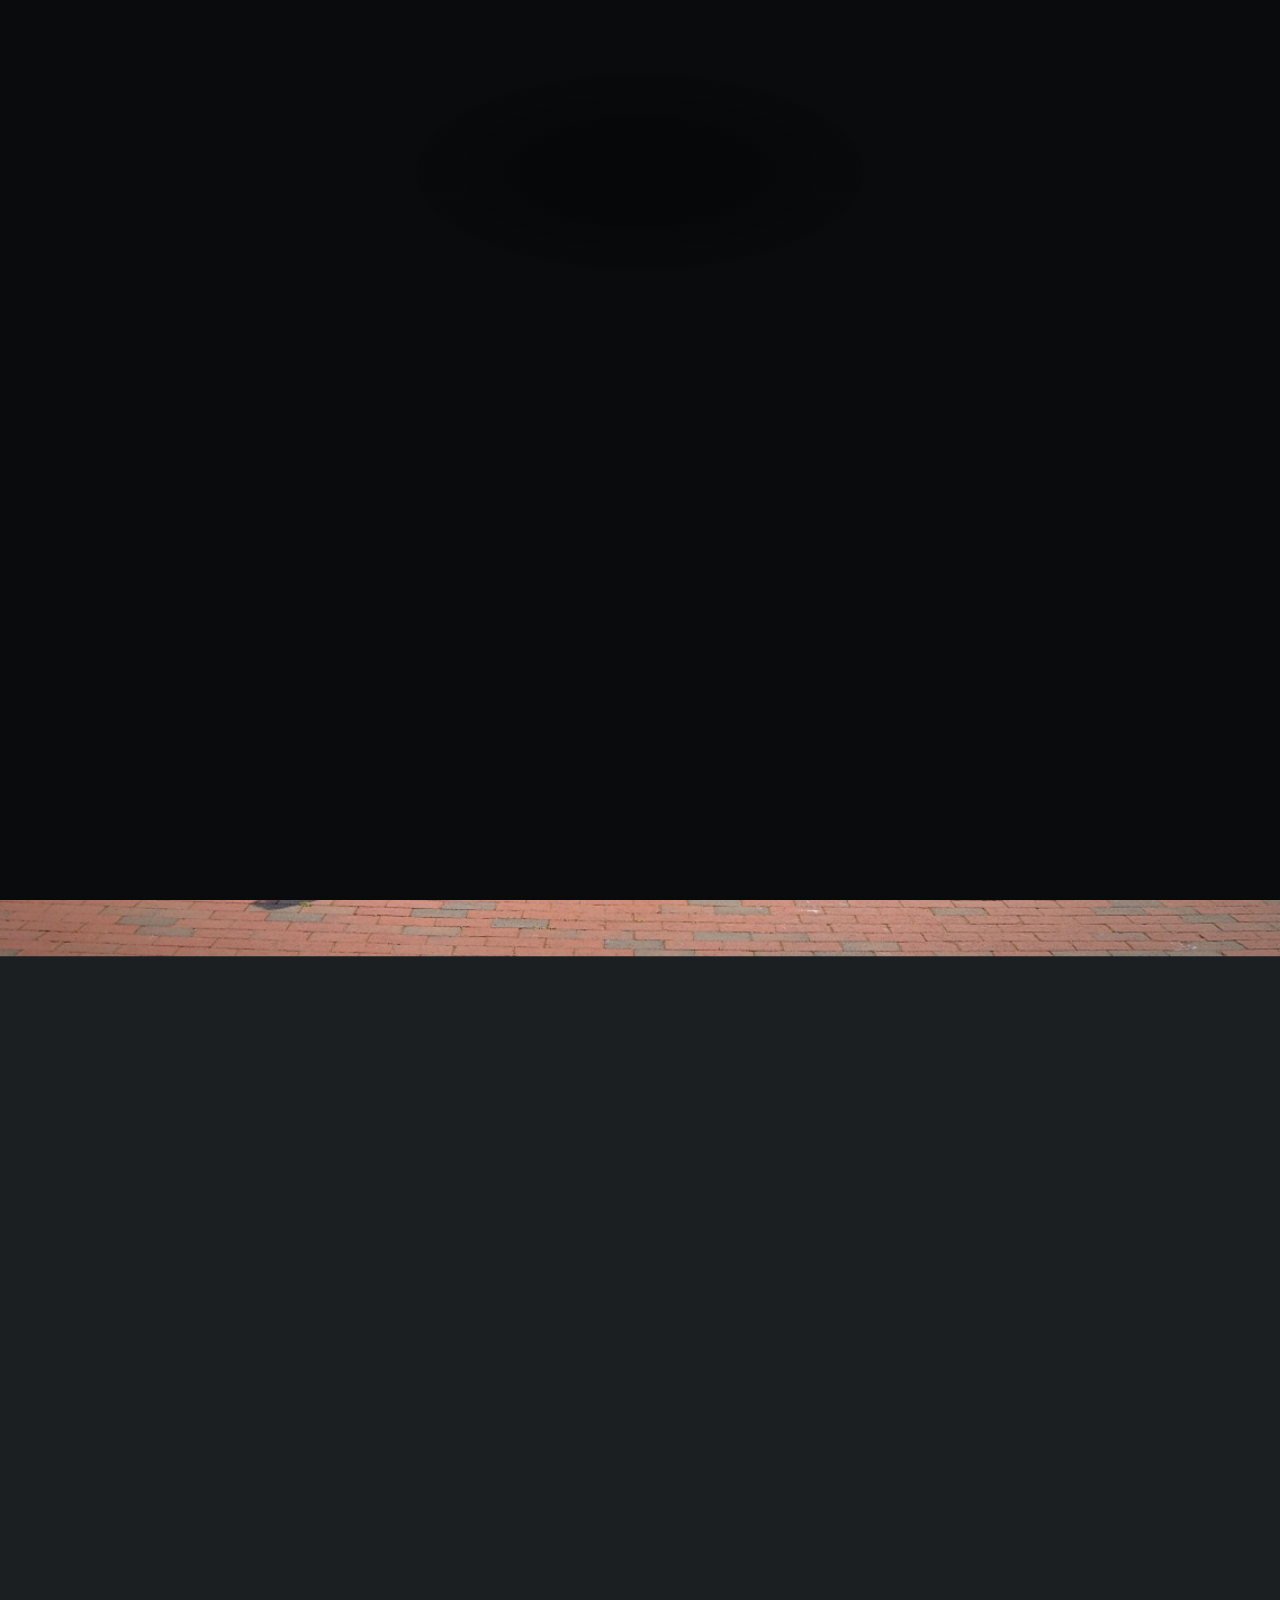
==== index.html @ 13f5ba6a "updates" ====
<!DOCTYPE HTML>
<!--
	Dimension by HTML5 UP
	html5up.net | @ajlkn
	Free for personal and commercial use under the CCA 3.0 license (html5up.net/license)
-->
<html>
	<head>
		<title>Prathamesh's Bio</title>
		<meta charset="utf-8" />
		<meta name="viewport" content="width=device-width, initial-scale=1, user-scalable=no" />
		<link rel="stylesheet" href="assets/css/main.css" />
		<noscript><link rel="stylesheet" href="assets/css/noscript.css" /></noscript>
		<link href="https://fonts.googleapis.com/css2?family=Roboto+Mono:ital@0;1&display=swap" rel="stylesheet">	</head>
	<body class="is-preload">

		<!-- Wrapper -->
			<div id="wrapper">

				<!-- Header -->
					<header id="header">
						<div class="logo">
						 <span class="fa-lg fas fa-terminal"></span>
						</div>
						<div class="content">
							<div class="inner">
								<h1>Prathamesh Pandit</h1>
								<p>Welcome to Prathamesh's Bio</p>
							</div>
						</div>
						<nav>
							<ul>
								<!-- <li><a href="#intro">Intro</a></li> -->
								<!-- <li><a href="#work">Work</a></li> -->
								<li><a href="#about">About Me</a></li>
								<li><a href="#contact">Social</a></li>
								<!-- <li><a href="#elements">Elements</a></li> -->
							</ul>
						</nav>
					</header>

				<!-- Main -->
					<div id="main">

						<!-- Intro -->
							<!-- <article id="intro">
								<h2 class="major">Intro</h2>
								<span class="image main"><img src="images/pic01.jpg" alt="" /></span>
								<p>Aenean ornare velit lacus, ac varius enim ullamcorper eu. Proin aliquam facilisis ante interdum congue. Integer mollis, nisl amet convallis, porttitor magna ullamcorper, amet egestas mauris. Ut magna finibus nisi nec lacinia. Nam maximus erat id euismod egestas. By the way, check out my <a href="#work">awesome work</a>.</p>
								<p>Lorem ipsum dolor sit amet, consectetur adipiscing elit. Duis dapibus rutrum facilisis. Class aptent taciti sociosqu ad litora torquent per conubia nostra, per inceptos himenaeos. Etiam tristique libero eu nibh porttitor fermentum. Nullam venenatis erat id vehicula viverra. Nunc ultrices eros ut ultricies condimentum. Mauris risus lacus, blandit sit amet venenatis non, bibendum vitae dolor. Nunc lorem mauris, fringilla in aliquam at, euismod in lectus. Pellentesque habitant morbi tristique senectus et netus et malesuada fames ac turpis egestas. In non lorem sit amet elit placerat maximus. Pellentesque aliquam maximus risus, vel sed vehicula.</p>
							</article> -->

						<!-- Work -->
							<!-- <article id="work">
								<h2 class="major">Work</h2>
								<span class="image main"><img src="images/pic02.jpg" alt="" /></span>
								<p>Adipiscing magna sed dolor elit. Praesent eleifend dignissim arcu, at eleifend sapien imperdiet ac. Aliquam erat volutpat. Praesent urna nisi, fringila lorem et vehicula lacinia quam. Integer sollicitudin mauris nec lorem luctus ultrices.</p>
								<p>Nullam et orci eu lorem consequat tincidunt vivamus et sagittis libero. Mauris aliquet magna magna sed nunc rhoncus pharetra. Pellentesque condimentum sem. In efficitur ligula tate urna. Maecenas laoreet massa vel lacinia pellentesque lorem ipsum dolor. Nullam et orci eu lorem consequat tincidunt. Vivamus et sagittis libero. Mauris aliquet magna magna sed nunc rhoncus amet feugiat tempus.</p>
							</article> -->

						<!-- About -->
							<article id="about">
								<h2 class="major">About</h2>
								<span class="image main"><img src="images/prat.jpeg" alt="" /></span>
								<p align="justify">Hello there, I am Prathamesh! I am a Masters student studying Computer Science at <a href="https://www.ncsu.edu/">North Carolina State University.</a></br><br>
								My technical interests lie broadly in the areas of Software Engineering, Data Science, Machine Learning and Deep Learning. Recently, I have been exploring Distributed Cloud Development and Infrastructure as well. I like solving challenging problems in software development and am interested in building highly scalable products.</br><br>
								I worked as a Software Engineer Intern for <a href="https://www.salesforce.com/">Salesforce.com, inc.</a> in Summer '20 where I was part a of their Customer Data Platform's Service Delivery team for their <a href="https://www.salesforce.com/products/marketing-cloud/overview/">Marketing Cloud</a> offering.</br><br>
								After graduating in 2017, with a Bachelor's degree in Computer Engineering, I worked as a Software Engineer for <a href="https://atos.net/en/solutions">Atos (Business and Platform Solutions)</a> in their Salesforce Platform Development team for over a year and a half.</br><br>
								You can find a detailed description of my work from <a href="https://www.linkedin.com/in/prathameshpandit/">My LinkedIn</a> or my resume below.<br><br>
								I am from <a href="https://en.wikipedia.org/wiki/Mumbai">Mumbai, India</a>. My interests also include listening to popular (70s - 90s) music, fitness, watching movies (from different countries) and reading <a href="https://en.wikipedia.org/wiki/Manga">Manga</a>.
								<p><a href="/files/Resume_Prath.pdf" class="button icon solid fa-download">Download Resume</a></p>

							</article>

						<!-- Contact -->
							<article id="contact">
								<h2 class="major">Social</h2>
								<!-- <form method="post" action="#">
									<div class="fields">
										<div class="field half">
											<label for="name">Name</label>
											<input type="text" name="name" id="name" />
										</div>
										<div class="field half">
											<label for="email">Email</label>
											<input type="text" name="email" id="email" />
										</div>
										<div class="field">
											<label for="message">Message</label>
											<textarea name="message" id="message" rows="4"></textarea>
										</div>
									</div>
									<ul class="actions">
										<li><input type="submit" value="Send Message" class="primary" /></li>
										<li><input type="reset" value="Reset" /></li>
									</ul>
								</form> -->
								<ul class="icons">
									<!-- <li><a href="#" class="icon brands fa-twitter"><span class="label">Twitter</span></a></li>
									<li><a href="#" class="icon brands fa-facebook-f"><span class="label">Facebook</span></a></li>
									<li><a href="#" class="icon brands fa-instagram"><span class="label">Instagram</span></a></li> -->
									<li><a href="https://www.linkedin.com/in/prathameshpandit/" class="icon brands fa-linkedin-in fa-lg"><span class="label">LinkedIn</span></a></li>
									<li><a href="https://github.com/xprathamesh" class="icon brands fa-github fa-lg"><span class="label">GitHub</span></a></li>
									<li><a href="https://angel.co/u/prath" class="icon brands fa-angellist fa-lg"><span class="label">Angel</span></a></li>
									<li><a href="mailto:pppandi2@ncsu.edu" class="icon brands fa-envelope-square fa-lg"><span class="label">Email</span></a></li>
									
								</ul>
							</article>

						<!-- Elements -->
							<!-- <article id="elements">
								<h2 class="major">Elements</h2>

								<section>
									<h3 class="major">Text</h3>
									<p>This is <b>bold</b> and this is <strong>strong</strong>. This is <i>italic</i> and this is <em>emphasized</em>.
									This is <sup>superscript</sup> text and this is <sub>subscript</sub> text.
									This is <u>underlined</u> and this is code: <code>for (;;) { ... }</code>. Finally, <a href="#">this is a link</a>.</p>
									<hr />
									<h2>Heading Level 2</h2>
									<h3>Heading Level 3</h3>
									<h4>Heading Level 4</h4>
									<h5>Heading Level 5</h5>
									<h6>Heading Level 6</h6>
									<hr />
									<h4>Blockquote</h4>
									<blockquote>Fringilla nisl. Donec accumsan interdum nisi, quis tincidunt felis sagittis eget tempus euismod. Vestibulum ante ipsum primis in faucibus vestibulum. Blandit adipiscing eu felis iaculis volutpat ac adipiscing accumsan faucibus. Vestibulum ante ipsum primis in faucibus lorem ipsum dolor sit amet nullam adipiscing eu felis.</blockquote>
									<h4>Preformatted</h4>
									<pre><code>i = 0;

while (!deck.isInOrder()) {
    print 'Iteration ' + i;
    deck.shuffle();
    i++;
}

print 'It took ' + i + ' iterations to sort the deck.';</code></pre>
								</section>

								<section>
									<h3 class="major">Lists</h3>

									<h4>Unordered</h4>
									<ul>
										<li>Dolor pulvinar etiam.</li>
										<li>Sagittis adipiscing.</li>
										<li>Felis enim feugiat.</li>
									</ul>

									<h4>Alternate</h4>
									<ul class="alt">
										<li>Dolor pulvinar etiam.</li>
										<li>Sagittis adipiscing.</li>
										<li>Felis enim feugiat.</li>
									</ul>

									<h4>Ordered</h4>
									<ol>
										<li>Dolor pulvinar etiam.</li>
										<li>Etiam vel felis viverra.</li>
										<li>Felis enim feugiat.</li>
										<li>Dolor pulvinar etiam.</li>
										<li>Etiam vel felis lorem.</li>
										<li>Felis enim et feugiat.</li>
									</ol>
									<h4>Icons</h4>
									<ul class="icons">
										<li><a href="#" class="icon brands fa-twitter"><span class="label">Twitter</span></a></li>
										<li><a href="#" class="icon brands fa-facebook-f"><span class="label">Facebook</span></a></li>
										<li><a href="#" class="icon brands fa-instagram"><span class="label">Instagram</span></a></li>
										<li><a href="#" class="icon brands fa-github"><span class="label">Github</span></a></li>
									</ul>

									<h4>Actions</h4>
									<ul class="actions">
										<li><a href="#" class="button primary">Default</a></li>
										<li><a href="#" class="button">Default</a></li>
									</ul>
									<ul class="actions stacked">
										<li><a href="#" class="button primary">Default</a></li>
										<li><a href="#" class="button">Default</a></li>
									</ul>
								</section>

								<section>
									<h3 class="major">Table</h3>
									<h4>Default</h4>
									<div class="table-wrapper">
										<table>
											<thead>
												<tr>
													<th>Name</th>
													<th>Description</th>
													<th>Price</th>
												</tr>
											</thead>
											<tbody>
												<tr>
													<td>Item One</td>
													<td>Ante turpis integer aliquet porttitor.</td>
													<td>29.99</td>
												</tr>
												<tr>
													<td>Item Two</td>
													<td>Vis ac commodo adipiscing arcu aliquet.</td>
													<td>19.99</td>
												</tr>
												<tr>
													<td>Item Three</td>
													<td> Morbi faucibus arcu accumsan lorem.</td>
													<td>29.99</td>
												</tr>
												<tr>
													<td>Item Four</td>
													<td>Vitae integer tempus condimentum.</td>
													<td>19.99</td>
												</tr>
												<tr>
													<td>Item Five</td>
													<td>Ante turpis integer aliquet porttitor.</td>
													<td>29.99</td>
												</tr>
											</tbody>
											<tfoot>
												<tr>
													<td colspan="2"></td>
													<td>100.00</td>
												</tr>
											</tfoot>
										</table>
									</div>

									<h4>Alternate</h4>
									<div class="table-wrapper">
										<table class="alt">
											<thead>
												<tr>
													<th>Name</th>
													<th>Description</th>
													<th>Price</th>
												</tr>
											</thead>
											<tbody>
												<tr>
													<td>Item One</td>
													<td>Ante turpis integer aliquet porttitor.</td>
													<td>29.99</td>
												</tr>
												<tr>
													<td>Item Two</td>
													<td>Vis ac commodo adipiscing arcu aliquet.</td>
													<td>19.99</td>
												</tr>
												<tr>
													<td>Item Three</td>
													<td> Morbi faucibus arcu accumsan lorem.</td>
													<td>29.99</td>
												</tr>
												<tr>
													<td>Item Four</td>
													<td>Vitae integer tempus condimentum.</td>
													<td>19.99</td>
												</tr>
												<tr>
													<td>Item Five</td>
													<td>Ante turpis integer aliquet porttitor.</td>
													<td>29.99</td>
												</tr>
											</tbody>
											<tfoot>
												<tr>
													<td colspan="2"></td>
													<td>100.00</td>
												</tr>
											</tfoot>
										</table>
									</div>
								</section>

								<section>
									<h3 class="major">Buttons</h3>
									<ul class="actions">
										<li><a href="#" class="button primary">Primary</a></li>
										<li><a href="#" class="button">Default</a></li>
									</ul>
									<ul class="actions">
										<li><a href="#" class="button">Default</a></li>
										<li><a href="#" class="button small">Small</a></li>
									</ul>
									<ul class="actions">
										<li><a href="#" class="button primary icon solid fa-download">Icon</a></li>
										<li><a href="#" class="button icon solid fa-download">Icon</a></li>
									</ul>
									<ul class="actions">
										<li><span class="button primary disabled">Disabled</span></li>
										<li><span class="button disabled">Disabled</span></li>
									</ul>
								</section>

								<section>
									<h3 class="major">Form</h3>
									<form method="post" action="#">
										<div class="fields">
											<div class="field half">
												<label for="demo-name">Name</label>
												<input type="text" name="demo-name" id="demo-name" value="" placeholder="Jane Doe" />
											</div>
											<div class="field half">
												<label for="demo-email">Email</label>
												<input type="email" name="demo-email" id="demo-email" value="" placeholder="jane@untitled.tld" />
											</div>
											<div class="field">
												<label for="demo-category">Category</label>
												<select name="demo-category" id="demo-category">
													<option value="">-</option>
													<option value="1">Manufacturing</option>
													<option value="1">Shipping</option>
													<option value="1">Administration</option>
													<option value="1">Human Resources</option>
												</select>
											</div>
											<div class="field half">
												<input type="radio" id="demo-priority-low" name="demo-priority" checked>
												<label for="demo-priority-low">Low</label>
											</div>
											<div class="field half">
												<input type="radio" id="demo-priority-high" name="demo-priority">
												<label for="demo-priority-high">High</label>
											</div>
											<div class="field half">
												<input type="checkbox" id="demo-copy" name="demo-copy">
												<label for="demo-copy">Email me a copy</label>
											</div>
											<div class="field half">
												<input type="checkbox" id="demo-human" name="demo-human" checked>
												<label for="demo-human">Not a robot</label>
											</div>
											<div class="field">
												<label for="demo-message">Message</label>
												<textarea name="demo-message" id="demo-message" placeholder="Enter your message" rows="6"></textarea>
											</div>
										</div>
										<ul class="actions">
											<li><input type="submit" value="Send Message" class="primary" /></li>
											<li><input type="reset" value="Reset" /></li>
										</ul>
									</form>
								</section>

							</article> -->
					</div>

				<!-- Footer -->
					<footer id="footer">
						<p class="copyright">&copy; Prathamesh Pandit. Designed: <a href="https://html5up.net">HTML5 UP</a>. Hosted: <a href="https://pages.github.com/">GitHub Pages</a></p>
					</footer>

			</div>

		<!-- BG -->
			<div id="bg"></div>

		<!-- Scripts -->
			<script src="assets/js/jquery.min.js"></script>
			<script src="assets/js/browser.min.js"></script>
			<script src="assets/js/breakpoints.min.js"></script>
			<script src="assets/js/util.js"></script>
			<script src="assets/js/main.js"></script>

	</body>
</html>
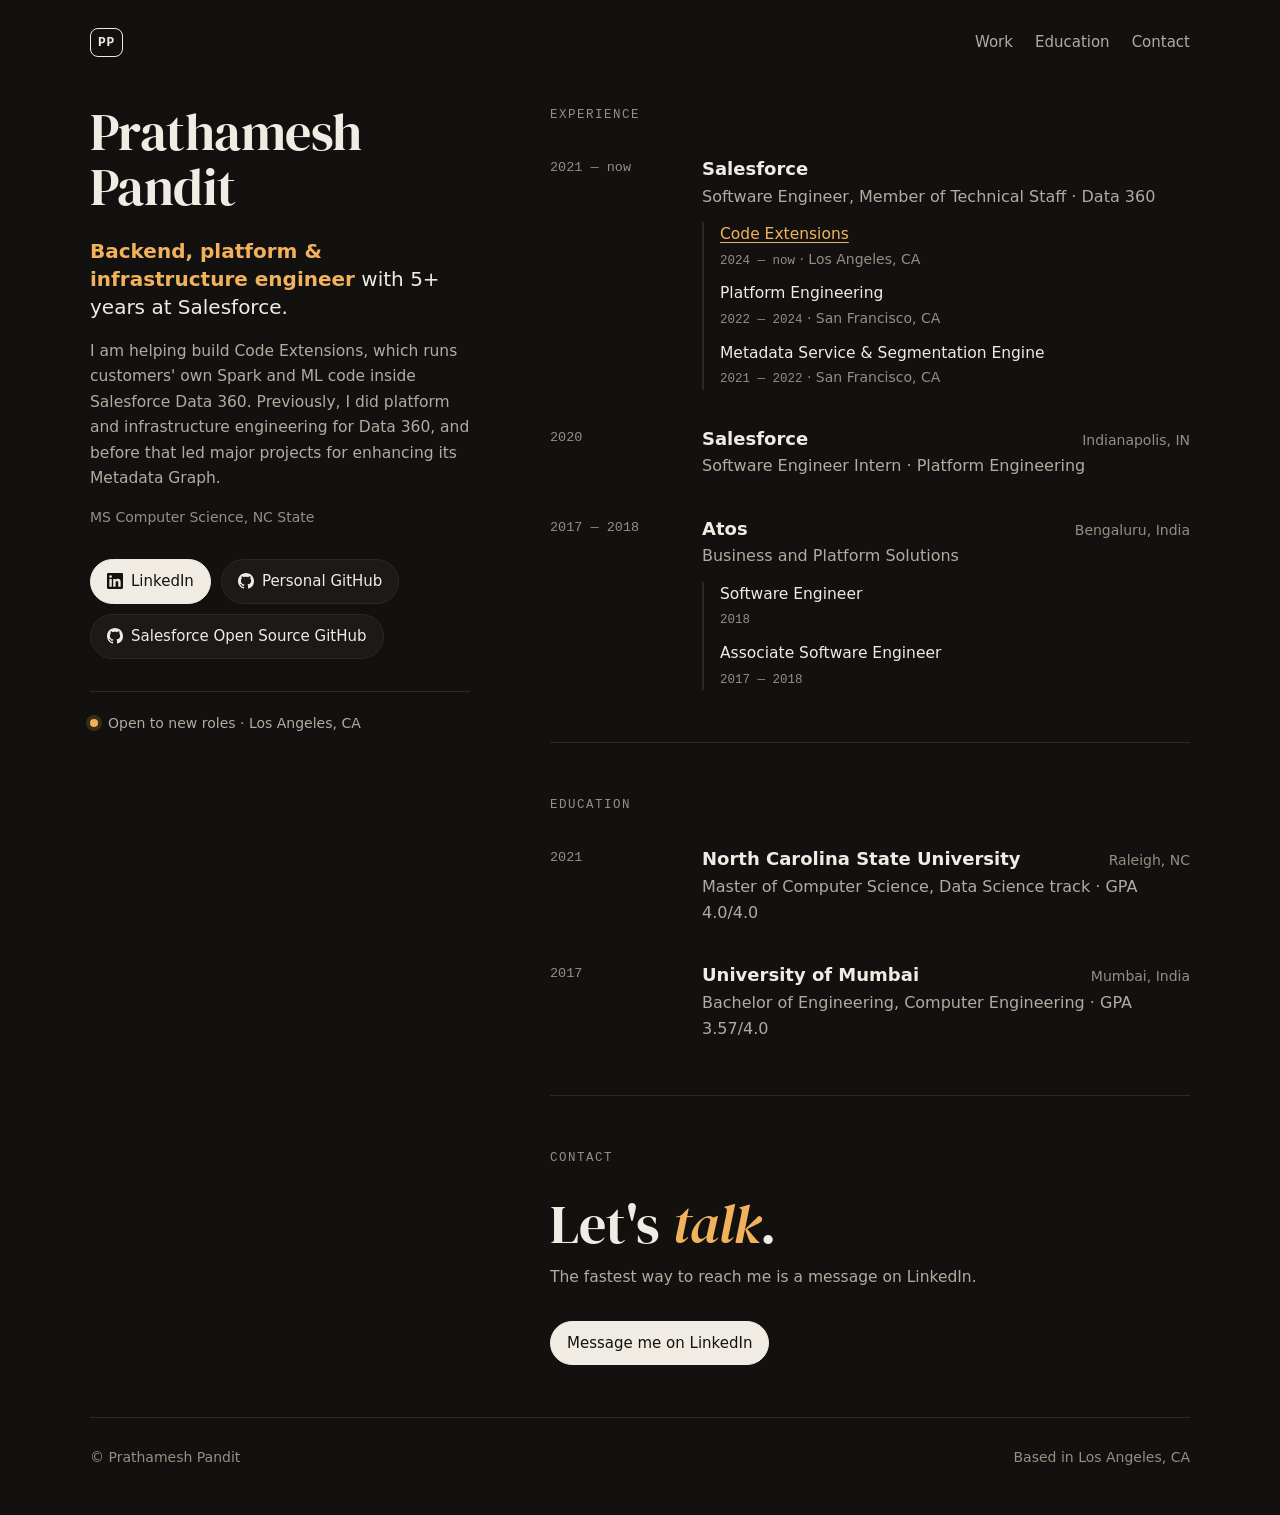
==== commit 46d809f0: "Redesign personal site" ====
--- a/index.html
+++ b/index.html
@@ -1,371 +1,205 @@
-<!DOCTYPE HTML>
-<!--
-	Dimension by HTML5 UP
-	html5up.net | @ajlkn
-	Free for personal and commercial use under the CCA 3.0 license (html5up.net/license)
--->
-<html>
-	<head>
-		<title>Prathamesh's Bio</title>
-		<meta charset="utf-8" />
-		<meta name="viewport" content="width=device-width, initial-scale=1, user-scalable=no" />
-		<link rel="stylesheet" href="assets/css/main.css" />
-		<noscript><link rel="stylesheet" href="assets/css/noscript.css" /></noscript>
-		<link href="https://fonts.googleapis.com/css2?family=Roboto+Mono:ital@0;1&display=swap" rel="stylesheet">	</head>
-	<body class="is-preload">
-
-		<!-- Wrapper -->
-			<div id="wrapper">
-
-				<!-- Header -->
-					<header id="header">
-						<div class="logo">
-						 <span class="fa-lg fas fa-terminal"></span>
-						</div>
-						<div class="content">
-							<div class="inner">
-								<h1>Prathamesh Pandit</h1>
-								<p>Welcome to Prathamesh's Bio</p>
-							</div>
-						</div>
-						<nav>
-							<ul>
-								<!-- <li><a href="#intro">Intro</a></li> -->
-								<!-- <li><a href="#work">Work</a></li> -->
-								<li><a href="#about">About Me</a></li>
-								<li><a href="#contact">Social</a></li>
-								<!-- <li><a href="#elements">Elements</a></li> -->
-							</ul>
-						</nav>
-					</header>
-
-				<!-- Main -->
-					<div id="main">
-
-						<!-- Intro -->
-							<!-- <article id="intro">
-								<h2 class="major">Intro</h2>
-								<span class="image main"><img src="images/pic01.jpg" alt="" /></span>
-								<p>Aenean ornare velit lacus, ac varius enim ullamcorper eu. Proin aliquam facilisis ante interdum congue. Integer mollis, nisl amet convallis, porttitor magna ullamcorper, amet egestas mauris. Ut magna finibus nisi nec lacinia. Nam maximus erat id euismod egestas. By the way, check out my <a href="#work">awesome work</a>.</p>
-								<p>Lorem ipsum dolor sit amet, consectetur adipiscing elit. Duis dapibus rutrum facilisis. Class aptent taciti sociosqu ad litora torquent per conubia nostra, per inceptos himenaeos. Etiam tristique libero eu nibh porttitor fermentum. Nullam venenatis erat id vehicula viverra. Nunc ultrices eros ut ultricies condimentum. Mauris risus lacus, blandit sit amet venenatis non, bibendum vitae dolor. Nunc lorem mauris, fringilla in aliquam at, euismod in lectus. Pellentesque habitant morbi tristique senectus et netus et malesuada fames ac turpis egestas. In non lorem sit amet elit placerat maximus. Pellentesque aliquam maximus risus, vel sed vehicula.</p>
-							</article> -->
-
-						<!-- Work -->
-							<!-- <article id="work">
-								<h2 class="major">Work</h2>
-								<span class="image main"><img src="images/pic02.jpg" alt="" /></span>
-								<p>Adipiscing magna sed dolor elit. Praesent eleifend dignissim arcu, at eleifend sapien imperdiet ac. Aliquam erat volutpat. Praesent urna nisi, fringila lorem et vehicula lacinia quam. Integer sollicitudin mauris nec lorem luctus ultrices.</p>
-								<p>Nullam et orci eu lorem consequat tincidunt vivamus et sagittis libero. Mauris aliquet magna magna sed nunc rhoncus pharetra. Pellentesque condimentum sem. In efficitur ligula tate urna. Maecenas laoreet massa vel lacinia pellentesque lorem ipsum dolor. Nullam et orci eu lorem consequat tincidunt. Vivamus et sagittis libero. Mauris aliquet magna magna sed nunc rhoncus amet feugiat tempus.</p>
-							</article> -->
-
-						<!-- About -->
-							<article id="about">
-								<h2 class="major">About</h2>
-								<span class="image main"><img src="images/prat.jpeg" alt="" /></span>
-								<p align="justify">Hello there, I am Prathamesh! I am a Masters student studying Computer Science at <a href="https://www.ncsu.edu/">North Carolina State University.</a></br><br>
-								My technical interests lie broadly in the areas of Software Engineering, Data Science, Machine Learning and Deep Learning. Recently, I have been exploring Distributed Cloud Development and Infrastructure as well. I like solving challenging problems in software development and am interested in building highly scalable products.</br><br>
-								I worked as a Software Engineer Intern for <a href="https://www.salesforce.com/">Salesforce.com, inc.</a> in Summer '20 where I was part a of their Customer Data Platform's Service Delivery team for their <a href="https://www.salesforce.com/products/marketing-cloud/overview/">Marketing Cloud</a> offering.</br><br>
-								After graduating in 2017, with a Bachelor's degree in Computer Engineering, I worked as a Software Engineer for <a href="https://atos.net/en/solutions">Atos (Business and Platform Solutions)</a> in their Salesforce Platform Development team for over a year and a half.</br><br>
-								You can find a detailed description of my work from <a href="https://www.linkedin.com/in/prathameshpandit/">My LinkedIn</a> or my resume below.<br><br>
-								I am from <a href="https://en.wikipedia.org/wiki/Mumbai">Mumbai, India</a>. My interests also include listening to popular (70s - 90s) music, fitness, watching movies (from different countries) and reading <a href="https://en.wikipedia.org/wiki/Manga">Manga</a>.
-								<p><a href="/files/Resume_Prath.pdf" class="button icon solid fa-download">Download Resume</a></p>
-
-							</article>
-
-						<!-- Contact -->
-							<article id="contact">
-								<h2 class="major">Social</h2>
-								<!-- <form method="post" action="#">
-									<div class="fields">
-										<div class="field half">
-											<label for="name">Name</label>
-											<input type="text" name="name" id="name" />
-										</div>
-										<div class="field half">
-											<label for="email">Email</label>
-											<input type="text" name="email" id="email" />
-										</div>
-										<div class="field">
-											<label for="message">Message</label>
-											<textarea name="message" id="message" rows="4"></textarea>
-										</div>
-									</div>
-									<ul class="actions">
-										<li><input type="submit" value="Send Message" class="primary" /></li>
-										<li><input type="reset" value="Reset" /></li>
-									</ul>
-								</form> -->
-								<ul class="icons">
-									<!-- <li><a href="#" class="icon brands fa-twitter"><span class="label">Twitter</span></a></li>
-									<li><a href="#" class="icon brands fa-facebook-f"><span class="label">Facebook</span></a></li>
-									<li><a href="#" class="icon brands fa-instagram"><span class="label">Instagram</span></a></li> -->
-									<li><a href="https://www.linkedin.com/in/prathameshpandit/" class="icon brands fa-linkedin-in fa-lg"><span class="label">LinkedIn</span></a></li>
-									<li><a href="https://github.com/xprathamesh" class="icon brands fa-github fa-lg"><span class="label">GitHub</span></a></li>
-									<li><a href="https://angel.co/u/prath" class="icon brands fa-angellist fa-lg"><span class="label">Angel</span></a></li>
-									<li><a href="mailto:pppandi2@ncsu.edu" class="icon brands fa-envelope-square fa-lg"><span class="label">Email</span></a></li>
-									
-								</ul>
-							</article>
-
-						<!-- Elements -->
-							<!-- <article id="elements">
-								<h2 class="major">Elements</h2>
-
-								<section>
-									<h3 class="major">Text</h3>
-									<p>This is <b>bold</b> and this is <strong>strong</strong>. This is <i>italic</i> and this is <em>emphasized</em>.
-									This is <sup>superscript</sup> text and this is <sub>subscript</sub> text.
-									This is <u>underlined</u> and this is code: <code>for (;;) { ... }</code>. Finally, <a href="#">this is a link</a>.</p>
-									<hr />
-									<h2>Heading Level 2</h2>
-									<h3>Heading Level 3</h3>
-									<h4>Heading Level 4</h4>
-									<h5>Heading Level 5</h5>
-									<h6>Heading Level 6</h6>
-									<hr />
-									<h4>Blockquote</h4>
-									<blockquote>Fringilla nisl. Donec accumsan interdum nisi, quis tincidunt felis sagittis eget tempus euismod. Vestibulum ante ipsum primis in faucibus vestibulum. Blandit adipiscing eu felis iaculis volutpat ac adipiscing accumsan faucibus. Vestibulum ante ipsum primis in faucibus lorem ipsum dolor sit amet nullam adipiscing eu felis.</blockquote>
-									<h4>Preformatted</h4>
-									<pre><code>i = 0;
-
-while (!deck.isInOrder()) {
-    print 'Iteration ' + i;
-    deck.shuffle();
-    i++;
-}
-
-print 'It took ' + i + ' iterations to sort the deck.';</code></pre>
-								</section>
-
-								<section>
-									<h3 class="major">Lists</h3>
-
-									<h4>Unordered</h4>
-									<ul>
-										<li>Dolor pulvinar etiam.</li>
-										<li>Sagittis adipiscing.</li>
-										<li>Felis enim feugiat.</li>
-									</ul>
-
-									<h4>Alternate</h4>
-									<ul class="alt">
-										<li>Dolor pulvinar etiam.</li>
-										<li>Sagittis adipiscing.</li>
-										<li>Felis enim feugiat.</li>
-									</ul>
-
-									<h4>Ordered</h4>
-									<ol>
-										<li>Dolor pulvinar etiam.</li>
-										<li>Etiam vel felis viverra.</li>
-										<li>Felis enim feugiat.</li>
-										<li>Dolor pulvinar etiam.</li>
-										<li>Etiam vel felis lorem.</li>
-										<li>Felis enim et feugiat.</li>
-									</ol>
-									<h4>Icons</h4>
-									<ul class="icons">
-										<li><a href="#" class="icon brands fa-twitter"><span class="label">Twitter</span></a></li>
-										<li><a href="#" class="icon brands fa-facebook-f"><span class="label">Facebook</span></a></li>
-										<li><a href="#" class="icon brands fa-instagram"><span class="label">Instagram</span></a></li>
-										<li><a href="#" class="icon brands fa-github"><span class="label">Github</span></a></li>
-									</ul>
-
-									<h4>Actions</h4>
-									<ul class="actions">
-										<li><a href="#" class="button primary">Default</a></li>
-										<li><a href="#" class="button">Default</a></li>
-									</ul>
-									<ul class="actions stacked">
-										<li><a href="#" class="button primary">Default</a></li>
-										<li><a href="#" class="button">Default</a></li>
-									</ul>
-								</section>
-
-								<section>
-									<h3 class="major">Table</h3>
-									<h4>Default</h4>
-									<div class="table-wrapper">
-										<table>
-											<thead>
-												<tr>
-													<th>Name</th>
-													<th>Description</th>
-													<th>Price</th>
-												</tr>
-											</thead>
-											<tbody>
-												<tr>
-													<td>Item One</td>
-													<td>Ante turpis integer aliquet porttitor.</td>
-													<td>29.99</td>
-												</tr>
-												<tr>
-													<td>Item Two</td>
-													<td>Vis ac commodo adipiscing arcu aliquet.</td>
-													<td>19.99</td>
-												</tr>
-												<tr>
-													<td>Item Three</td>
-													<td> Morbi faucibus arcu accumsan lorem.</td>
-													<td>29.99</td>
-												</tr>
-												<tr>
-													<td>Item Four</td>
-													<td>Vitae integer tempus condimentum.</td>
-													<td>19.99</td>
-												</tr>
-												<tr>
-													<td>Item Five</td>
-													<td>Ante turpis integer aliquet porttitor.</td>
-													<td>29.99</td>
-												</tr>
-											</tbody>
-											<tfoot>
-												<tr>
-													<td colspan="2"></td>
-													<td>100.00</td>
-												</tr>
-											</tfoot>
-										</table>
-									</div>
-
-									<h4>Alternate</h4>
-									<div class="table-wrapper">
-										<table class="alt">
-											<thead>
-												<tr>
-													<th>Name</th>
-													<th>Description</th>
-													<th>Price</th>
-												</tr>
-											</thead>
-											<tbody>
-												<tr>
-													<td>Item One</td>
-													<td>Ante turpis integer aliquet porttitor.</td>
-													<td>29.99</td>
-												</tr>
-												<tr>
-													<td>Item Two</td>
-													<td>Vis ac commodo adipiscing arcu aliquet.</td>
-													<td>19.99</td>
-												</tr>
-												<tr>
-													<td>Item Three</td>
-													<td> Morbi faucibus arcu accumsan lorem.</td>
-													<td>29.99</td>
-												</tr>
-												<tr>
-													<td>Item Four</td>
-													<td>Vitae integer tempus condimentum.</td>
-													<td>19.99</td>
-												</tr>
-												<tr>
-													<td>Item Five</td>
-													<td>Ante turpis integer aliquet porttitor.</td>
-													<td>29.99</td>
-												</tr>
-											</tbody>
-											<tfoot>
-												<tr>
-													<td colspan="2"></td>
-													<td>100.00</td>
-												</tr>
-											</tfoot>
-										</table>
-									</div>
-								</section>
-
-								<section>
-									<h3 class="major">Buttons</h3>
-									<ul class="actions">
-										<li><a href="#" class="button primary">Primary</a></li>
-										<li><a href="#" class="button">Default</a></li>
-									</ul>
-									<ul class="actions">
-										<li><a href="#" class="button">Default</a></li>
-										<li><a href="#" class="button small">Small</a></li>
-									</ul>
-									<ul class="actions">
-										<li><a href="#" class="button primary icon solid fa-download">Icon</a></li>
-										<li><a href="#" class="button icon solid fa-download">Icon</a></li>
-									</ul>
-									<ul class="actions">
-										<li><span class="button primary disabled">Disabled</span></li>
-										<li><span class="button disabled">Disabled</span></li>
-									</ul>
-								</section>
-
-								<section>
-									<h3 class="major">Form</h3>
-									<form method="post" action="#">
-										<div class="fields">
-											<div class="field half">
-												<label for="demo-name">Name</label>
-												<input type="text" name="demo-name" id="demo-name" value="" placeholder="Jane Doe" />
-											</div>
-											<div class="field half">
-												<label for="demo-email">Email</label>
-												<input type="email" name="demo-email" id="demo-email" value="" placeholder="jane@untitled.tld" />
-											</div>
-											<div class="field">
-												<label for="demo-category">Category</label>
-												<select name="demo-category" id="demo-category">
-													<option value="">-</option>
-													<option value="1">Manufacturing</option>
-													<option value="1">Shipping</option>
-													<option value="1">Administration</option>
-													<option value="1">Human Resources</option>
-												</select>
-											</div>
-											<div class="field half">
-												<input type="radio" id="demo-priority-low" name="demo-priority" checked>
-												<label for="demo-priority-low">Low</label>
-											</div>
-											<div class="field half">
-												<input type="radio" id="demo-priority-high" name="demo-priority">
-												<label for="demo-priority-high">High</label>
-											</div>
-											<div class="field half">
-												<input type="checkbox" id="demo-copy" name="demo-copy">
-												<label for="demo-copy">Email me a copy</label>
-											</div>
-											<div class="field half">
-												<input type="checkbox" id="demo-human" name="demo-human" checked>
-												<label for="demo-human">Not a robot</label>
-											</div>
-											<div class="field">
-												<label for="demo-message">Message</label>
-												<textarea name="demo-message" id="demo-message" placeholder="Enter your message" rows="6"></textarea>
-											</div>
-										</div>
-										<ul class="actions">
-											<li><input type="submit" value="Send Message" class="primary" /></li>
-											<li><input type="reset" value="Reset" /></li>
-										</ul>
-									</form>
-								</section>
-
-							</article> -->
-					</div>
-
-				<!-- Footer -->
-					<footer id="footer">
-						<p class="copyright">&copy; Prathamesh Pandit. Designed: <a href="https://html5up.net">HTML5 UP</a>. Hosted: <a href="https://pages.github.com/">GitHub Pages</a></p>
-					</footer>
-
-			</div>
-
-		<!-- BG -->
-			<div id="bg"></div>
-
-		<!-- Scripts -->
-			<script src="assets/js/jquery.min.js"></script>
-			<script src="assets/js/browser.min.js"></script>
-			<script src="assets/js/breakpoints.min.js"></script>
-			<script src="assets/js/util.js"></script>
-			<script src="assets/js/main.js"></script>
-
-	</body>
+<!doctype html>
+<html lang="en">
+<head>
+  <meta charset="utf-8">
+  <meta name="viewport" content="width=device-width, initial-scale=1">
+  <title>Prathamesh Pandit — Backend, Platform &amp; Infrastructure Engineer</title>
+  <meta name="description" content="Prathamesh Pandit is a backend, platform and infrastructure engineer with 5+ years at Salesforce: Kubernetes, AWS, Istio, Spark and Java.">
+  <link rel="canonical" href="https://xprathamesh.github.io/">
+
+  <meta property="og:type" content="profile">
+  <meta property="og:url" content="https://xprathamesh.github.io/">
+  <meta property="og:title" content="Prathamesh Pandit — Backend, Platform &amp; Infrastructure Engineer">
+  <meta property="og:description" content="Backend, platform and infrastructure engineer with 5+ years at Salesforce: Kubernetes, AWS, Istio, Spark and Java.">
+  <meta name="twitter:card" content="summary">
+
+  <meta name="theme-color" content="#121110">
+  <link rel="icon" href="favicon.svg" type="image/svg+xml">
+  <link rel="preconnect" href="https://fonts.googleapis.com">
+  <link rel="preconnect" href="https://fonts.gstatic.com" crossorigin>
+  <link rel="stylesheet" href="https://fonts.googleapis.com/css2?family=DM+Serif+Display:ital@0;1&display=swap">
+  <link rel="stylesheet" href="style.css">
+
+  <script type="application/ld+json">
+  {
+    "@context": "https://schema.org",
+    "@type": "Person",
+    "name": "Prathamesh Pandit",
+    "url": "https://xprathamesh.github.io/",
+    "sameAs": [
+      "https://www.linkedin.com/in/prathameshpandit/",
+      "https://github.com/xprathamesh"
+    ]
+  }
+  </script>
+</head>
+<body>
+  <a class="skip" href="#work">Skip to content</a>
+
+  <div class="wrap">
+
+    <header class="site-header">
+      <a class="mark" href="#top" aria-label="Home">PP</a>
+      <nav aria-label="Sections">
+        <a href="#work">Work</a>
+        <a href="#education">Education</a>
+        <!-- Uncomment when the "Beyond work" section below is enabled -->
+        <!-- <a href="#beyond">Beyond work</a> -->
+        <a href="#contact">Contact</a>
+      </nav>
+    </header>
+
+    <main id="top">
+
+      <!-- ================= HERO ================= -->
+      <div class="hero">
+        <!-- Photo: add images/avatar.jpg (square, ~480px) and uncomment -->
+        <!-- <img class="avatar" src="images/avatar.jpg" alt="Prathamesh Pandit" width="88" height="88"> -->
+
+        <h1>Prathamesh Pandit</h1>
+        <p class="tagline">
+          <strong>Backend, platform &amp; infrastructure engineer</strong> with 5+ years at Salesforce.
+        </p>
+        <p class="lead">
+          I am helping build Code Extensions, which runs customers' own Spark and ML code inside Salesforce Data 360.
+          Previously, I did platform and infrastructure engineering for Data 360, and before that led major projects for enhancing its Metadata Graph.
+        </p>
+        <p class="cred">MS Computer Science, NC State</p>
+
+        <div class="links">
+          <a class="btn primary" href="https://www.linkedin.com/in/prathameshpandit/" rel="me">
+            <svg viewBox="0 0 24 24" fill="currentColor" aria-hidden="true"><path d="M20.45 20.45h-3.56v-5.57c0-1.33-.02-3.04-1.85-3.04-1.85 0-2.14 1.45-2.14 2.94v5.67H9.35V9h3.41v1.56h.05c.48-.9 1.64-1.85 3.37-1.85 3.6 0 4.27 2.37 4.27 5.46v6.28zM5.34 7.43a2.06 2.06 0 1 1 0-4.13 2.06 2.06 0 0 1 0 4.13zM7.12 20.45H3.56V9h3.56v11.45zM22.23 0H1.77C.79 0 0 .77 0 1.73v20.54C0 23.23.79 24 1.77 24h20.45c.98 0 1.78-.77 1.78-1.73V1.73C24 .77 23.2 0 22.22 0z"/></svg>
+            LinkedIn
+          </a>
+          <a class="btn" href="https://github.com/xprathamesh" rel="me">
+            <svg viewBox="0 0 16 16" fill="currentColor" aria-hidden="true"><path d="M8 0C3.58 0 0 3.58 0 8c0 3.54 2.29 6.53 5.47 7.59.4.07.55-.17.55-.38 0-.19-.01-.82-.01-1.49-2.01.37-2.53-.49-2.69-.94-.09-.23-.48-.94-.82-1.13-.28-.15-.68-.52-.01-.53.63-.01 1.08.58 1.23.82.72 1.21 1.87.87 2.33.66.07-.52.28-.87.51-1.07-1.78-.2-3.64-.89-3.64-3.95 0-.87.31-1.59.82-2.15-.08-.2-.36-1.02.08-2.12 0 0 .67-.21 2.2.82.64-.18 1.32-.27 2-.27.68 0 1.36.09 2 .27 1.53-1.04 2.2-.82 2.2-.82.44 1.1.16 1.92.08 2.12.51.56.82 1.27.82 2.15 0 3.07-1.87 3.75-3.65 3.95.29.25.54.73.54 1.48 0 1.07-.01 1.93-.01 2.2 0 .21.15.46.55.38A8.01 8.01 0 0 0 16 8c0-4.42-3.58-8-8-8z"/></svg>
+            Personal GitHub
+          </a>
+          <a class="btn" href="https://github.com/ppandit-sfdc">
+            <svg viewBox="0 0 16 16" fill="currentColor" aria-hidden="true"><path d="M8 0C3.58 0 0 3.58 0 8c0 3.54 2.29 6.53 5.47 7.59.4.07.55-.17.55-.38 0-.19-.01-.82-.01-1.49-2.01.37-2.53-.49-2.69-.94-.09-.23-.48-.94-.82-1.13-.28-.15-.68-.52-.01-.53.63-.01 1.08.58 1.23.82.72 1.21 1.87.87 2.33.66.07-.52.28-.87.51-1.07-1.78-.2-3.64-.89-3.64-3.95 0-.87.31-1.59.82-2.15-.08-.2-.36-1.02.08-2.12 0 0 .67-.21 2.2.82.64-.18 1.32-.27 2-.27.68 0 1.36.09 2 .27 1.53-1.04 2.2-.82 2.2-.82.44 1.1.16 1.92.08 2.12.51.56.82 1.27.82 2.15 0 3.07-1.87 3.75-3.65 3.95.29.25.54.73.54 1.48 0 1.07-.01 1.93-.01 2.2 0 .21.15.46.55.38A8.01 8.01 0 0 0 16 8c0-4.42-3.58-8-8-8z"/></svg>
+            Salesforce Open Source GitHub
+          </a>
+          <!-- Resume: add resume.pdf to the repo root and uncomment -->
+          <!-- <a class="btn" href="resume.pdf">Resume</a> -->
+        </div>
+
+        <!-- Status line: edit the text, or delete the line to hide it -->
+        <p class="status">Open to new roles · Los Angeles, CA</p>
+      </div>
+
+      <!-- ================= EXPERIENCE ================= -->
+      <section id="work" aria-labelledby="h-work">
+        <h2 class="label" id="h-work">Experience</h2>
+
+        <div class="item">
+          <div class="when">2021 — now</div>
+          <div>
+            <div class="head"><h3>Salesforce</h3></div>
+            <p class="role">Software Engineer, Member of Technical Staff · Data 360</p>
+            <ul class="teams">
+              <li>
+                <span><a href="https://developer.salesforce.com/docs/data/data-cloud-code-ext/guide/use-custom-code.html">Code Extensions</a></span>
+                <span class="meta"><span class="yrs">2024 — now</span> · Los Angeles, CA</span>
+              </li>
+              <li>
+                <span>Platform Engineering</span>
+                <span class="meta"><span class="yrs">2022 — 2024</span> · San Francisco, CA</span>
+              </li>
+              <li>
+                <span>Metadata Service &amp; Segmentation Engine</span>
+                <span class="meta"><span class="yrs">2021 — 2022</span> · San Francisco, CA</span>
+              </li>
+            </ul>
+          </div>
+        </div>
+
+        <div class="item">
+          <div class="when">2020</div>
+          <div>
+            <div class="head"><h3>Salesforce</h3><span class="loc">Indianapolis, IN</span></div>
+            <p class="role">Software Engineer Intern · Platform Engineering</p>
+          </div>
+        </div>
+
+        <div class="item">
+          <div class="when">2017 — 2018</div>
+          <div>
+            <div class="head"><h3>Atos</h3><span class="loc">Bengaluru, India</span></div>
+            <p class="role">Business and Platform Solutions</p>
+            <ul class="teams">
+              <li>
+                <span>Software Engineer</span>
+                <span class="meta"><span class="yrs">2018</span></span>
+              </li>
+              <li>
+                <span>Associate Software Engineer</span>
+                <span class="meta"><span class="yrs">2017 — 2018</span></span>
+              </li>
+            </ul>
+          </div>
+        </div>
+      </section>
+
+      <!-- ================= EDUCATION ================= -->
+      <section id="education" aria-labelledby="h-edu">
+        <h2 class="label" id="h-edu">Education</h2>
+
+        <div class="item">
+          <div class="when">2021</div>
+          <div>
+            <div class="head"><h3>North Carolina State University</h3><span class="loc">Raleigh, NC</span></div>
+            <p class="role">Master of Computer Science, Data Science track · GPA 4.0/4.0</p>
+          </div>
+        </div>
+
+        <div class="item">
+          <div class="when">2017</div>
+          <div>
+            <div class="head"><h3>University of Mumbai</h3><span class="loc">Mumbai, India</span></div>
+            <p class="role">Bachelor of Engineering, Computer Engineering · GPA 3.57/4.0</p>
+          </div>
+        </div>
+      </section>
+
+      <!-- ================= BEYOND WORK (hidden for now) =================
+           To enable: uncomment this section and the matching nav link above.
+           Each card can link to a section on this page or to its own page
+           (e.g. investing/index.html). See README.md.
+
+      <section id="beyond" aria-labelledby="h-beyond">
+        <h2 class="label" id="h-beyond">Beyond work</h2>
+        <div class="cards">
+          <a class="card" href="investing/">
+            <span class="kicker">Investing</span>
+            <h3>Title</h3>
+            <p>One or two sentences.</p>
+          </a>
+          <a class="card" href="#">
+            <span class="kicker">Topic</span>
+            <h3>Title</h3>
+            <p>One or two sentences.</p>
+          </a>
+        </div>
+      </section>
+      ================================================================== -->
+
+      <!-- ================= CONTACT ================= -->
+      <section id="contact" aria-labelledby="h-contact">
+        <h2 class="label" id="h-contact">Contact</h2>
+        <p class="big">Let's <em>talk</em>.</p>
+        <p class="lead">The fastest way to reach me is a message on LinkedIn.</p>
+        <div class="links">
+          <a class="btn primary" href="https://www.linkedin.com/in/prathameshpandit/">Message me on LinkedIn</a>
+        </div>
+      </section>
+
+    </main>
+
+    <footer class="site-footer">
+      <span>© Prathamesh Pandit</span>
+      <span>Based in Los Angeles, CA</span>
+    </footer>
+
+  </div>
+</body>
 </html>
--- a/style.css
+++ b/style.css
@@ -0,0 +1,319 @@
+/* ==========================================================================
+   xprathamesh.github.io — one stylesheet, no build step.
+   Dark theme. All colors are the tokens below; change them to re-theme.
+   ========================================================================== */
+
+:root {
+  --bg: #121110;
+  --surface: #1b1a17;
+  --ink: #f0ebe3;
+  --muted: #b3ab9f;
+  --faint: #968e82;
+  --line: #2c2925;
+  --accent: #f2b25c;
+  --accent-soft: #3a2b16;
+
+  --serif: "DM Serif Display", Georgia, "Times New Roman", serif;
+  --sans: system-ui, -apple-system, "Segoe UI", Roboto, "Helvetica Neue", Arial, sans-serif;
+  --mono: ui-monospace, "SF Mono", "Cascadia Mono", Menlo, Consolas, monospace;
+
+  --radius: 14px;
+  color-scheme: dark;
+}
+
+/* ---------- Base ---------- */
+
+*, *::before, *::after { box-sizing: border-box; }
+
+@media (prefers-reduced-motion: no-preference) {
+  html { scroll-behavior: smooth; }
+}
+
+body {
+  margin: 0;
+  background: var(--bg);
+  color: var(--ink);
+  font: 17px/1.65 var(--sans);
+  -webkit-font-smoothing: antialiased;
+  text-rendering: optimizeLegibility;
+}
+
+a { color: var(--accent); text-underline-offset: 3px; text-decoration-thickness: 1px; }
+a:hover { text-decoration-thickness: 2px; }
+a:focus-visible, .btn:focus-visible {
+  outline: 2px solid var(--accent);
+  outline-offset: 3px;
+  border-radius: 6px;
+}
+
+img { max-width: 100%; display: block; }
+
+.wrap {
+  max-width: 720px;
+  margin: 0 auto;
+  padding: 0 20px;
+}
+
+.skip {
+  position: absolute;
+  left: -999px;
+}
+.skip:focus { left: 20px; top: 12px; background: var(--surface); padding: 8px 12px; }
+
+/* ---------- Header ---------- */
+
+.site-header {
+  display: flex;
+  align-items: center;
+  justify-content: space-between;
+  padding: 28px 0;
+}
+
+.mark {
+  font-family: var(--mono);
+  font-weight: 600;
+  font-size: 13px;
+  letter-spacing: 0.06em;
+  color: var(--ink);
+  text-decoration: none;
+  border: 1.5px solid var(--ink);
+  border-radius: 8px;
+  padding: 3px 7px;
+}
+
+.site-header nav { display: flex; gap: 22px; }
+.site-header nav a {
+  color: var(--muted);
+  text-decoration: none;
+  font-size: 15px;
+}
+.site-header nav a:hover { color: var(--ink); }
+
+/* ---------- Hero ---------- */
+
+.hero { padding: 48px 0 56px; }
+
+.avatar {
+  width: 88px;
+  height: 88px;
+  border-radius: 50%;
+  object-fit: cover;
+  border: 1px solid var(--line);
+  margin-bottom: 28px;
+}
+
+h1 {
+  font-family: var(--serif);
+  font-weight: 400;
+  font-size: clamp(42px, 8.5vw, 64px);
+  line-height: 1.05;
+  letter-spacing: -0.01em;
+  margin: 0 0 22px;
+}
+
+.tagline {
+  font-size: clamp(20px, 3.4vw, 25px);
+  line-height: 1.4;
+  margin: 0 0 18px;
+  max-width: 34ch;
+}
+.tagline strong { font-weight: 600; color: var(--accent); }
+
+.lead { color: var(--muted); margin: 0; max-width: 60ch; }
+.cred { font-size: 14px; color: var(--faint); margin: 14px 0 0; }
+
+.status {
+  display: flex;
+  align-items: center;
+  gap: 10px;
+  font-size: 14px;
+  color: var(--muted);
+  margin: 32px 0 0;
+  padding-top: 20px;
+  border-top: 1px solid var(--line);
+}
+.status::before {
+  content: "";
+  width: 8px;
+  height: 8px;
+  border-radius: 50%;
+  background: var(--accent);
+  box-shadow: 0 0 0 4px var(--accent-soft);
+}
+
+.links {
+  display: flex;
+  flex-wrap: wrap;
+  gap: 10px;
+  margin-top: 30px;
+}
+
+.btn {
+  display: inline-flex;
+  align-items: center;
+  gap: 8px;
+  padding: 9px 16px;
+  border-radius: 999px;
+  border: 1px solid var(--line);
+  background: var(--surface);
+  color: var(--ink);
+  font-size: 15px;
+  font-weight: 500;
+  text-decoration: none;
+  transition: border-color 0.15s ease;
+}
+.btn:hover { border-color: var(--ink); }
+.btn.primary { background: var(--ink); border-color: var(--ink); color: var(--bg); }
+.btn.primary:hover { opacity: 0.88; }
+.btn svg { width: 16px; height: 16px; flex: none; }
+
+/* ---------- Sections ---------- */
+
+section {
+  padding: 52px 0;
+  border-top: 1px solid var(--line);
+  scroll-margin-top: 16px;
+}
+
+.label {
+  font-family: var(--mono);
+  font-size: 12.5px;
+  font-weight: 500;
+  letter-spacing: 0.12em;
+  text-transform: uppercase;
+  color: var(--faint);
+  margin: 0 0 28px;
+}
+
+/* Highlight cards */
+
+.cards {
+  display: grid;
+  grid-template-columns: repeat(2, 1fr);
+  gap: 14px;
+}
+
+.card {
+  background: var(--surface);
+  border: 1px solid var(--line);
+  border-radius: var(--radius);
+  padding: 20px 20px 22px;
+  color: inherit;
+  text-decoration: none;
+}
+a.card:hover { border-color: var(--ink); }
+
+.kicker {
+  display: block;
+  font-family: var(--mono);
+  font-size: 12px;
+  letter-spacing: 0.06em;
+  text-transform: uppercase;
+  color: var(--accent);
+  margin-bottom: 10px;
+}
+.card h3 { font-size: 17px; margin: 0 0 6px; }
+.card p { margin: 0; font-size: 15.5px; line-height: 1.55; }
+
+/* Experience timeline */
+
+.item {
+  display: grid;
+  grid-template-columns: 128px 1fr;
+  gap: 4px 24px;
+  padding-bottom: 34px;
+}
+.item:last-child { padding-bottom: 0; }
+
+.when {
+  font-family: var(--mono);
+  font-size: 13.5px;
+  color: var(--faint);
+  padding-top: 3px;
+}
+
+.head {
+  display: flex;
+  flex-wrap: wrap;
+  justify-content: space-between;
+  align-items: baseline;
+  gap: 0 16px;
+}
+.item h3 { font-size: 18px; font-weight: 600; margin: 0; }
+.loc { font-size: 14px; color: var(--faint); }
+.role { color: var(--muted); margin: 0; font-size: 16px; }
+
+/* Teams within a role */
+.teams {
+  list-style: none;
+  margin: 12px 0 0;
+  padding-left: 16px;
+  border-left: 2px solid var(--line);
+  font-size: 15.5px;
+}
+.teams li + li { margin-top: 10px; }
+.teams .meta { display: block; font-size: 14px; color: var(--faint); }
+.teams .yrs { font-family: var(--mono); font-size: 12.5px; }
+
+/* Contact */
+
+.big {
+  font-family: var(--serif);
+  font-weight: 400;
+  font-size: clamp(38px, 7vw, 54px);
+  line-height: 1.05;
+  margin: 0 0 12px;
+}
+.big em { color: var(--accent); }
+
+/* ---------- Footer ---------- */
+
+.site-footer {
+  display: flex;
+  flex-wrap: wrap;
+  justify-content: space-between;
+  gap: 8px 24px;
+  padding: 28px 0 48px;
+  border-top: 1px solid var(--line);
+  font-size: 14px;
+  color: var(--faint);
+}
+
+/* ---------- Wide screens: split layout ----------
+   Name, headline and links sit in a left column; sections scroll on the right. */
+
+@media (min-width: 1000px) {
+  .wrap { max-width: 1140px; }
+  main {
+    display: grid;
+    grid-template-columns: 380px 1fr;
+    column-gap: 80px;
+  }
+  .hero {
+    grid-column: 1;
+    grid-row: 1 / span 10;
+    align-self: start;
+    padding: 20px 0 0;
+  }
+  main > section { grid-column: 2; }
+  main > section:first-of-type { border-top: none; padding-top: 20px; }
+  h1 { font-size: 52px; }
+  .tagline { font-size: 20px; }
+  .lead { font-size: 15.5px; }
+}
+
+/* Pin the left column only when the window is tall enough to show all of it. */
+@media (min-width: 1000px) and (min-height: 640px) {
+  .hero { position: sticky; top: 32px; }
+}
+
+/* ---------- Small screens ---------- */
+
+@media (max-width: 600px) {
+  body { font-size: 16px; }
+  .site-header nav { gap: 16px; }
+  .hero { padding: 24px 0 44px; }
+  .cards { grid-template-columns: 1fr; }
+  .item { grid-template-columns: 1fr; }
+  section { padding: 44px 0; }
+}
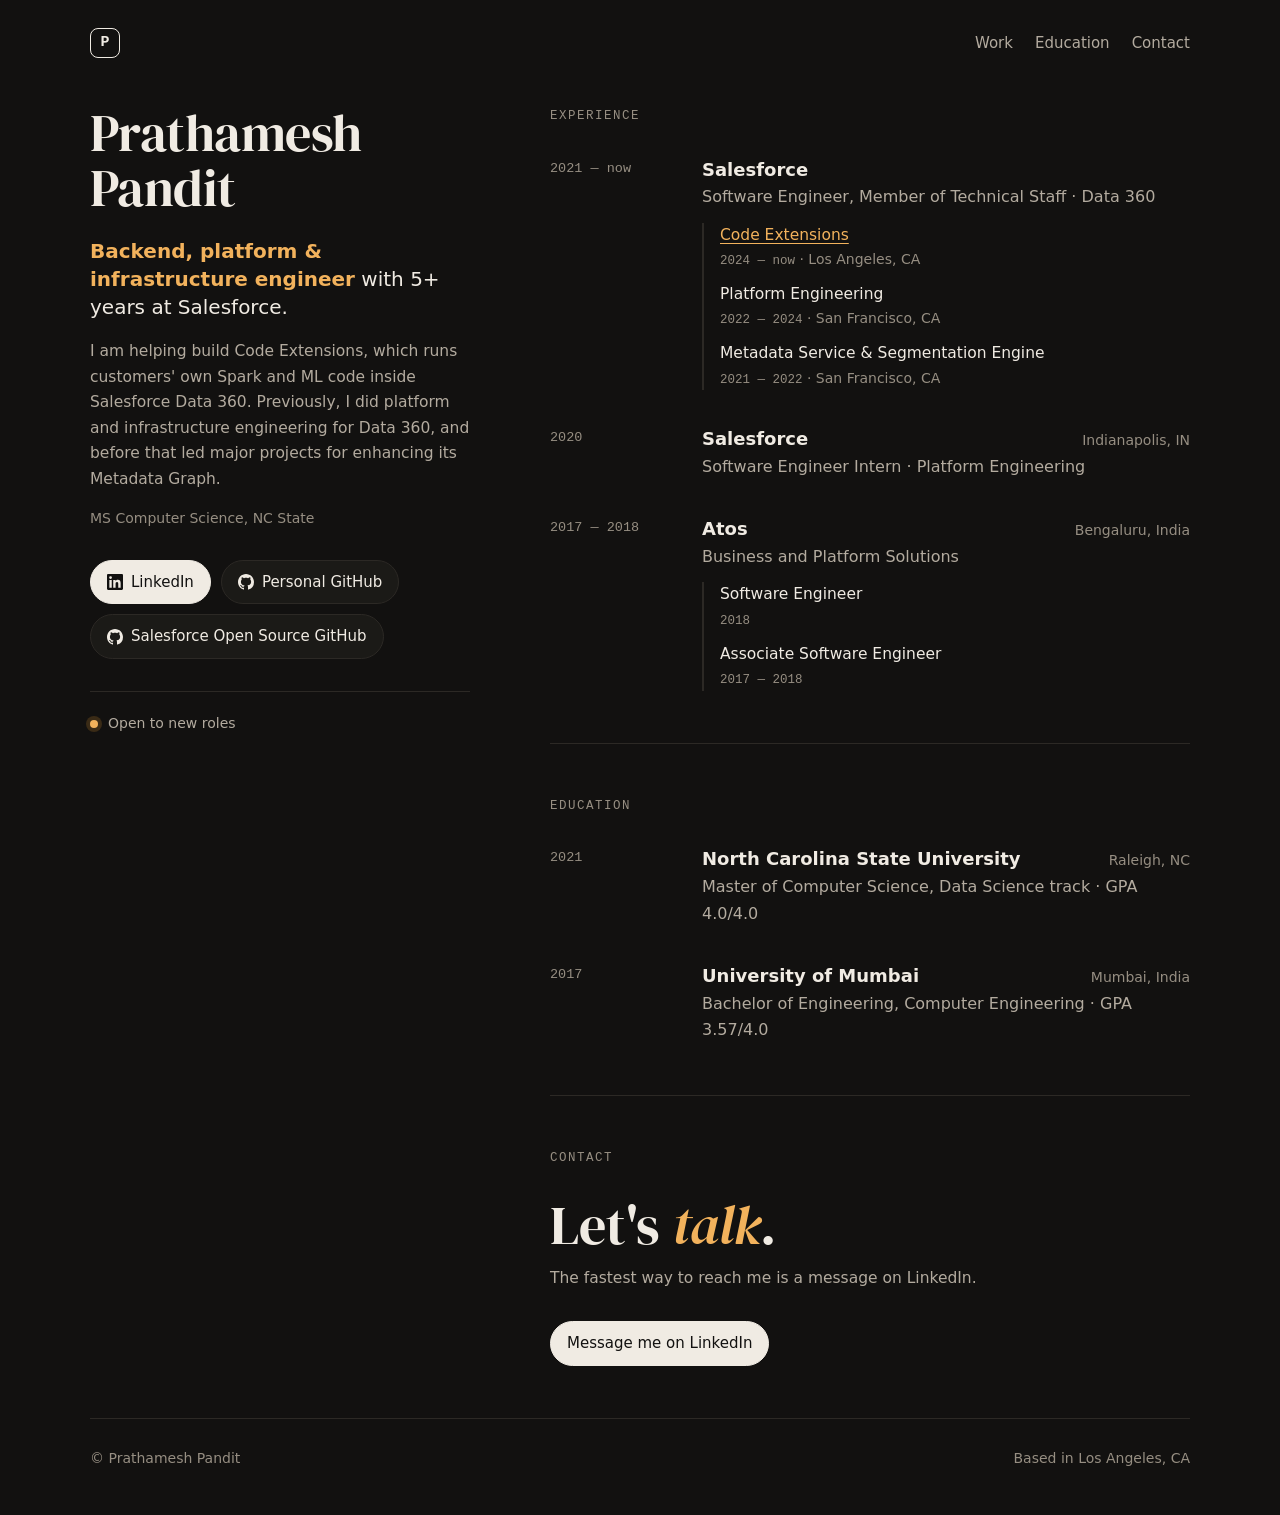
==== commit 3178e09e: "Minor Updates" ====
--- a/index.html
+++ b/index.html
@@ -39,7 +39,7 @@
   <div class="wrap">
 
     <header class="site-header">
-      <a class="mark" href="#top" aria-label="Home">PP</a>
+      <a class="mark" href="#top" aria-label="Home">P</a>
       <nav aria-label="Sections">
         <a href="#work">Work</a>
         <a href="#education">Education</a>
@@ -84,7 +84,7 @@
         </div>
 
         <!-- Status line: edit the text, or delete the line to hide it -->
-        <p class="status">Open to new roles · Los Angeles, CA</p>
+        <p class="status">Open to new roles</p>
       </div>
 
       <!-- ================= EXPERIENCE ================= -->
--- a/style.css
+++ b/style.css
@@ -70,15 +70,17 @@
 }
 
 .mark {
+  display: inline-grid;
+  place-items: center;
+  width: 30px;
+  height: 30px;
   font-family: var(--mono);
-  font-weight: 600;
-  font-size: 13px;
-  letter-spacing: 0.06em;
+  font-weight: 700;
+  font-size: 15px;
   color: var(--ink);
   text-decoration: none;
   border: 1.5px solid var(--ink);
   border-radius: 8px;
-  padding: 3px 7px;
 }
 
 .site-header nav { display: flex; gap: 22px; }
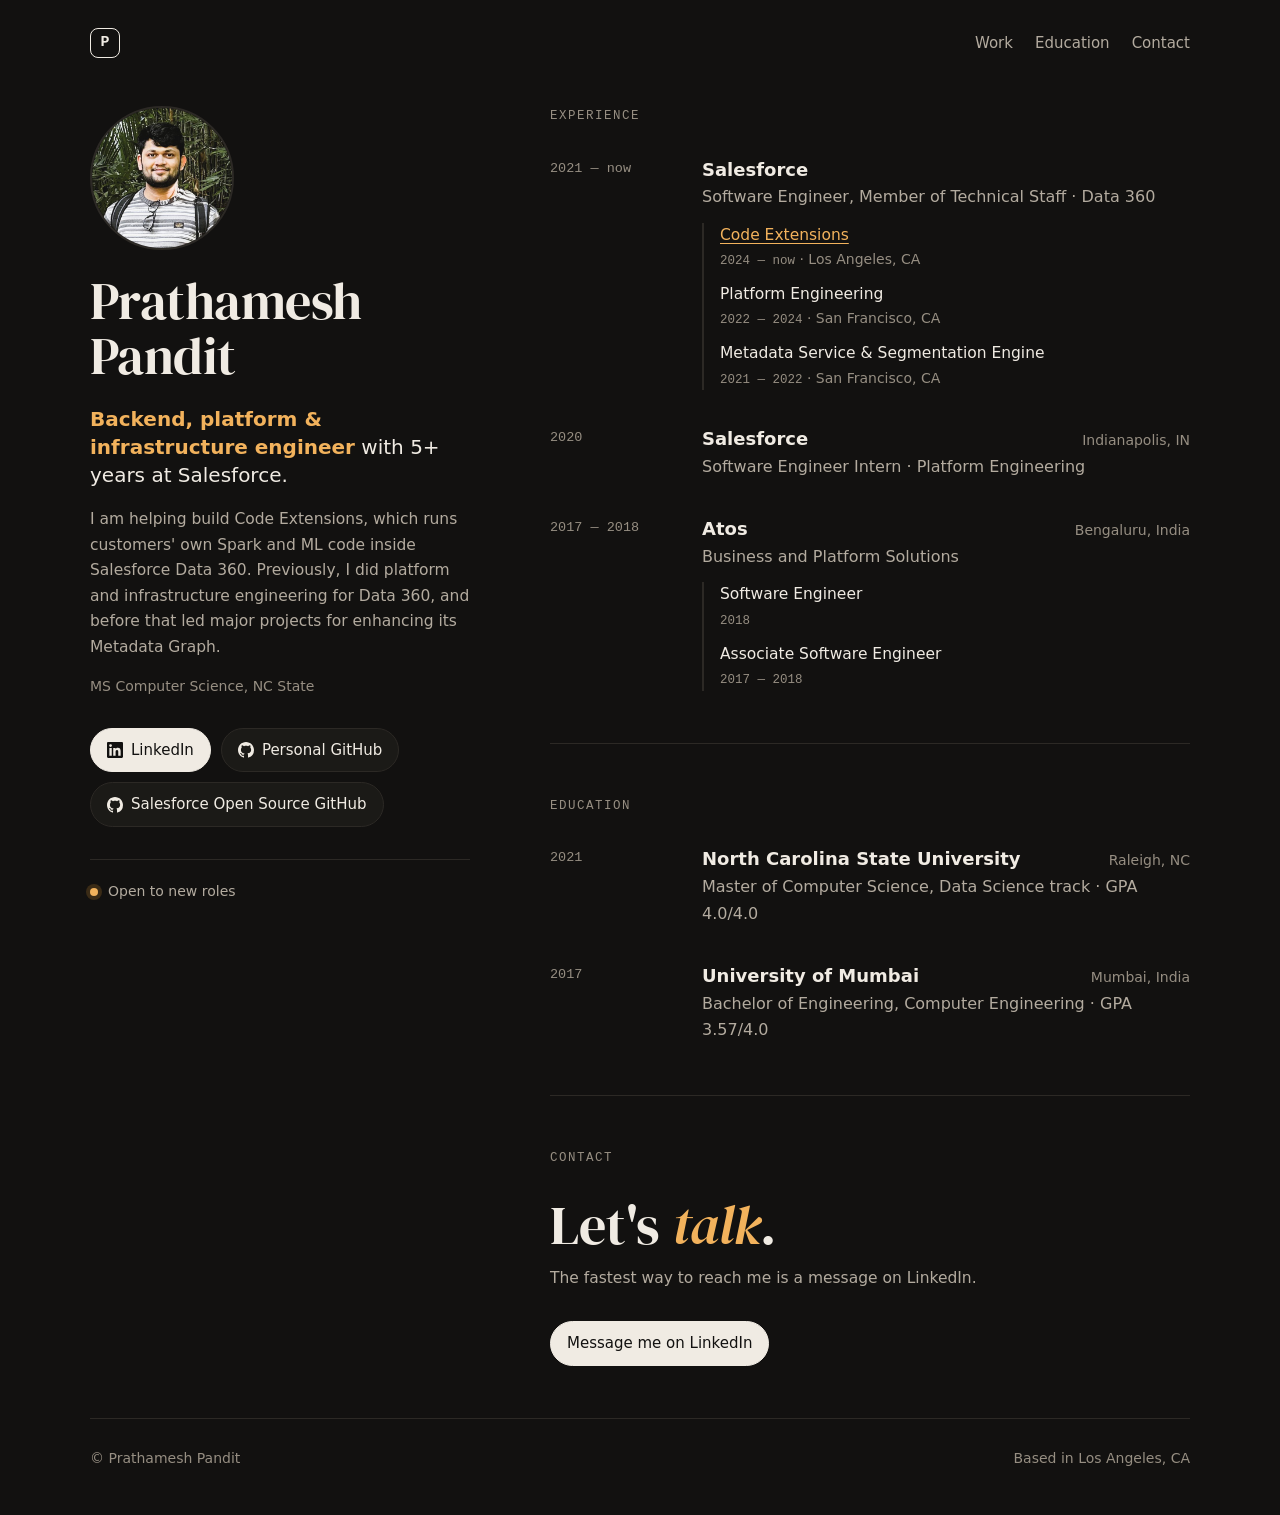
==== commit 94751450: "Minor Updates" ====
--- a/index.html
+++ b/index.html
@@ -11,6 +11,8 @@
   <meta property="og:url" content="https://xprathamesh.github.io/">
   <meta property="og:title" content="Prathamesh Pandit — Backend, Platform &amp; Infrastructure Engineer">
   <meta property="og:description" content="Backend, platform and infrastructure engineer with 5+ years at Salesforce: Kubernetes, AWS, Istio, Spark and Java.">
+  <meta property="og:image" content="https://xprathamesh.github.io/images/avatar.jpg">
+  <meta property="og:image:alt" content="Prathamesh Pandit">
   <meta name="twitter:card" content="summary">
 
   <meta name="theme-color" content="#121110">
@@ -53,8 +55,7 @@
 
       <!-- ================= HERO ================= -->
       <div class="hero">
-        <!-- Photo: add images/avatar.jpg (square, ~480px) and uncomment -->
-        <!-- <img class="avatar" src="images/avatar.jpg" alt="Prathamesh Pandit" width="88" height="88"> -->
+        <img class="avatar" src="images/avatar.jpg" alt="Prathamesh Pandit" width="144" height="144">
 
         <h1>Prathamesh Pandit</h1>
         <p class="tagline">
--- a/style.css
+++ b/style.css
@@ -96,12 +96,12 @@
 .hero { padding: 48px 0 56px; }
 
 .avatar {
-  width: 88px;
-  height: 88px;
+  width: 144px;
+  height: 144px;
   border-radius: 50%;
   object-fit: cover;
-  border: 1px solid var(--line);
-  margin-bottom: 28px;
+  border: 2px solid var(--line);
+  margin-bottom: 24px;
 }
 
 h1 {
@@ -305,7 +305,7 @@
 }
 
 /* Pin the left column only when the window is tall enough to show all of it. */
-@media (min-width: 1000px) and (min-height: 640px) {
+@media (min-width: 1000px) and (min-height: 820px) {
   .hero { position: sticky; top: 32px; }
 }
 
@@ -315,6 +315,7 @@
   body { font-size: 16px; }
   .site-header nav { gap: 16px; }
   .hero { padding: 24px 0 44px; }
+  .avatar { width: 120px; height: 120px; }
   .cards { grid-template-columns: 1fr; }
   .item { grid-template-columns: 1fr; }
   section { padding: 44px 0; }
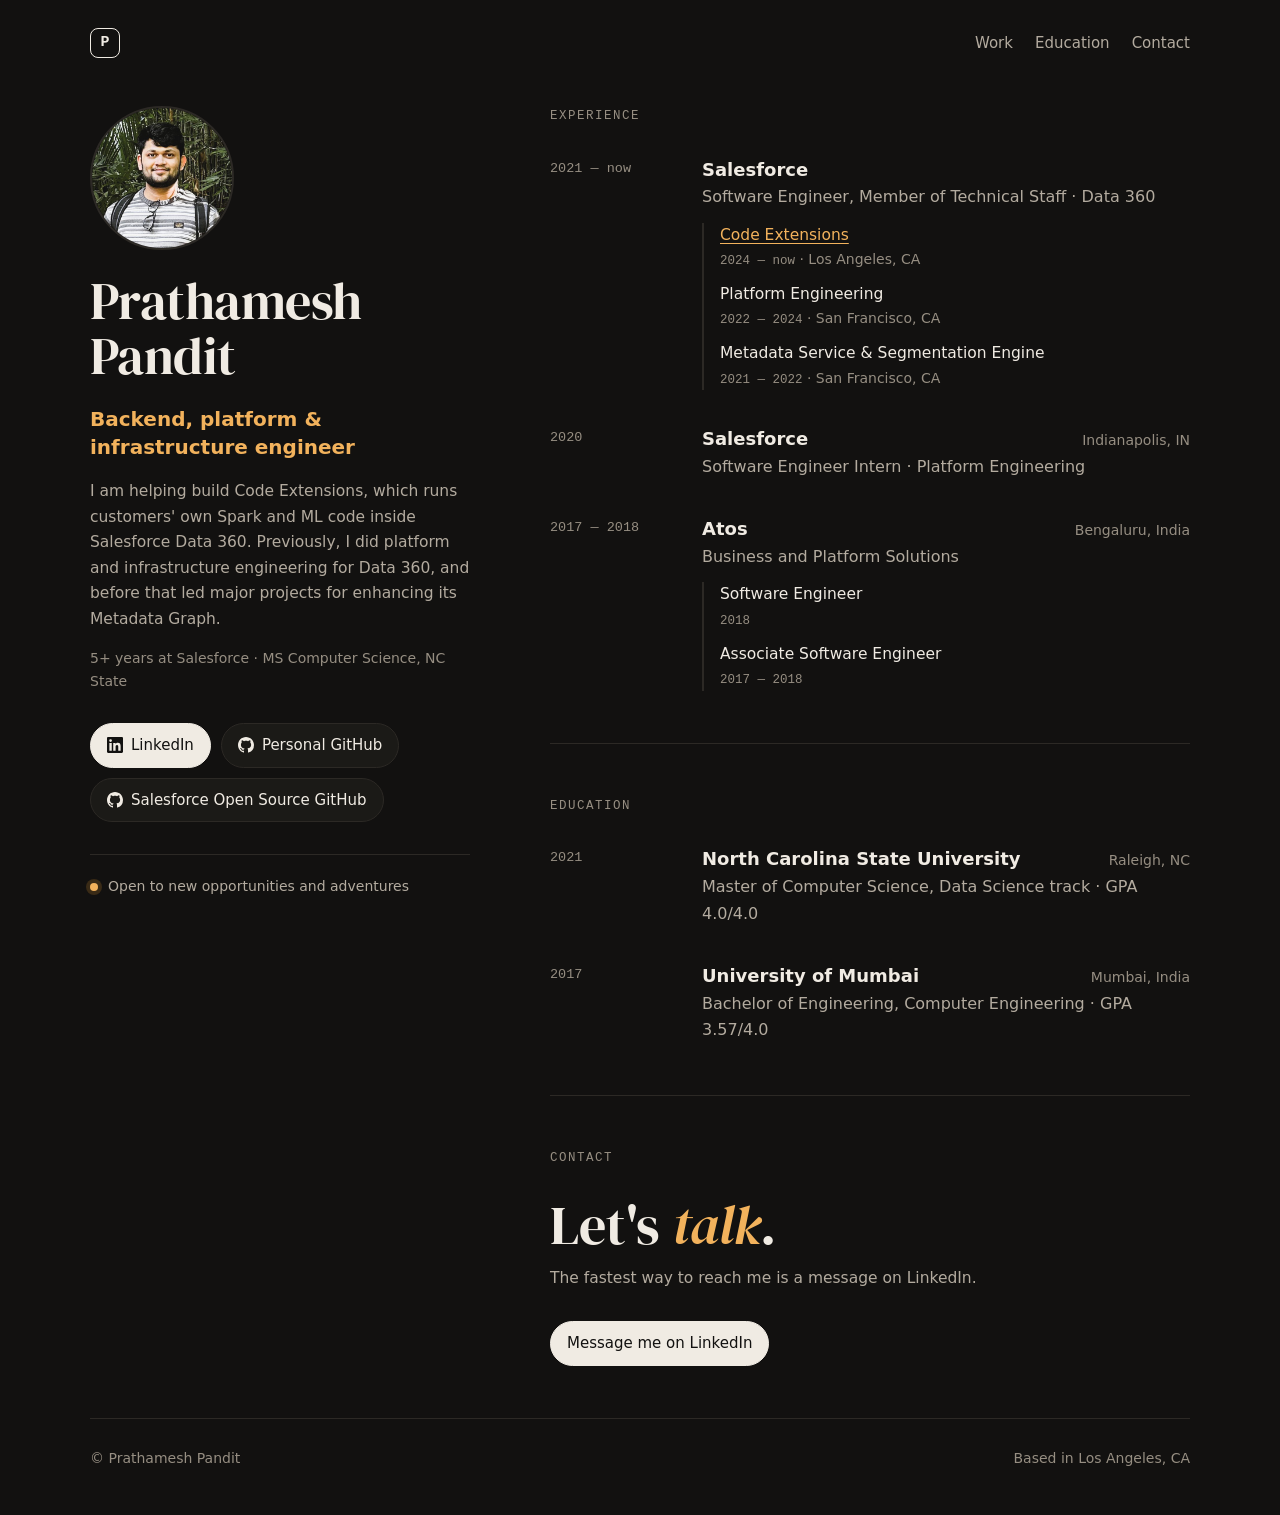
==== commit 9d602700: "Minor Updates" ====
--- a/index.html
+++ b/index.html
@@ -4,13 +4,13 @@
   <meta charset="utf-8">
   <meta name="viewport" content="width=device-width, initial-scale=1">
   <title>Prathamesh Pandit — Backend, Platform &amp; Infrastructure Engineer</title>
-  <meta name="description" content="Prathamesh Pandit is a backend, platform and infrastructure engineer with 5+ years at Salesforce: Kubernetes, AWS, Istio, Spark and Java.">
+  <meta name="description" content="Prathamesh Pandit is a backend, platform and infrastructure engineer: Kubernetes, AWS, Istio, Spark and Java.">
   <link rel="canonical" href="https://xprathamesh.github.io/">
 
   <meta property="og:type" content="profile">
   <meta property="og:url" content="https://xprathamesh.github.io/">
   <meta property="og:title" content="Prathamesh Pandit — Backend, Platform &amp; Infrastructure Engineer">
-  <meta property="og:description" content="Backend, platform and infrastructure engineer with 5+ years at Salesforce: Kubernetes, AWS, Istio, Spark and Java.">
+  <meta property="og:description" content="Backend, platform and infrastructure engineer: Kubernetes, AWS, Istio, Spark and Java.">
   <meta property="og:image" content="https://xprathamesh.github.io/images/avatar.jpg">
   <meta property="og:image:alt" content="Prathamesh Pandit">
   <meta name="twitter:card" content="summary">
@@ -59,13 +59,13 @@
 
         <h1>Prathamesh Pandit</h1>
         <p class="tagline">
-          <strong>Backend, platform &amp; infrastructure engineer</strong> with 5+ years at Salesforce.
+          <strong>Backend, platform &amp; infrastructure engineer</strong>
         </p>
         <p class="lead">
           I am helping build Code Extensions, which runs customers' own Spark and ML code inside Salesforce Data 360.
           Previously, I did platform and infrastructure engineering for Data 360, and before that led major projects for enhancing its Metadata Graph.
         </p>
-        <p class="cred">MS Computer Science, NC State</p>
+        <p class="cred">5+ years at Salesforce · MS Computer Science, NC State</p>
 
         <div class="links">
           <a class="btn primary" href="https://www.linkedin.com/in/prathameshpandit/" rel="me">
@@ -85,7 +85,7 @@
         </div>
 
         <!-- Status line: edit the text, or delete the line to hide it -->
-        <p class="status">Open to new roles</p>
+        <p class="status">Open to new opportunities and adventures</p>
       </div>
 
       <!-- ================= EXPERIENCE ================= -->
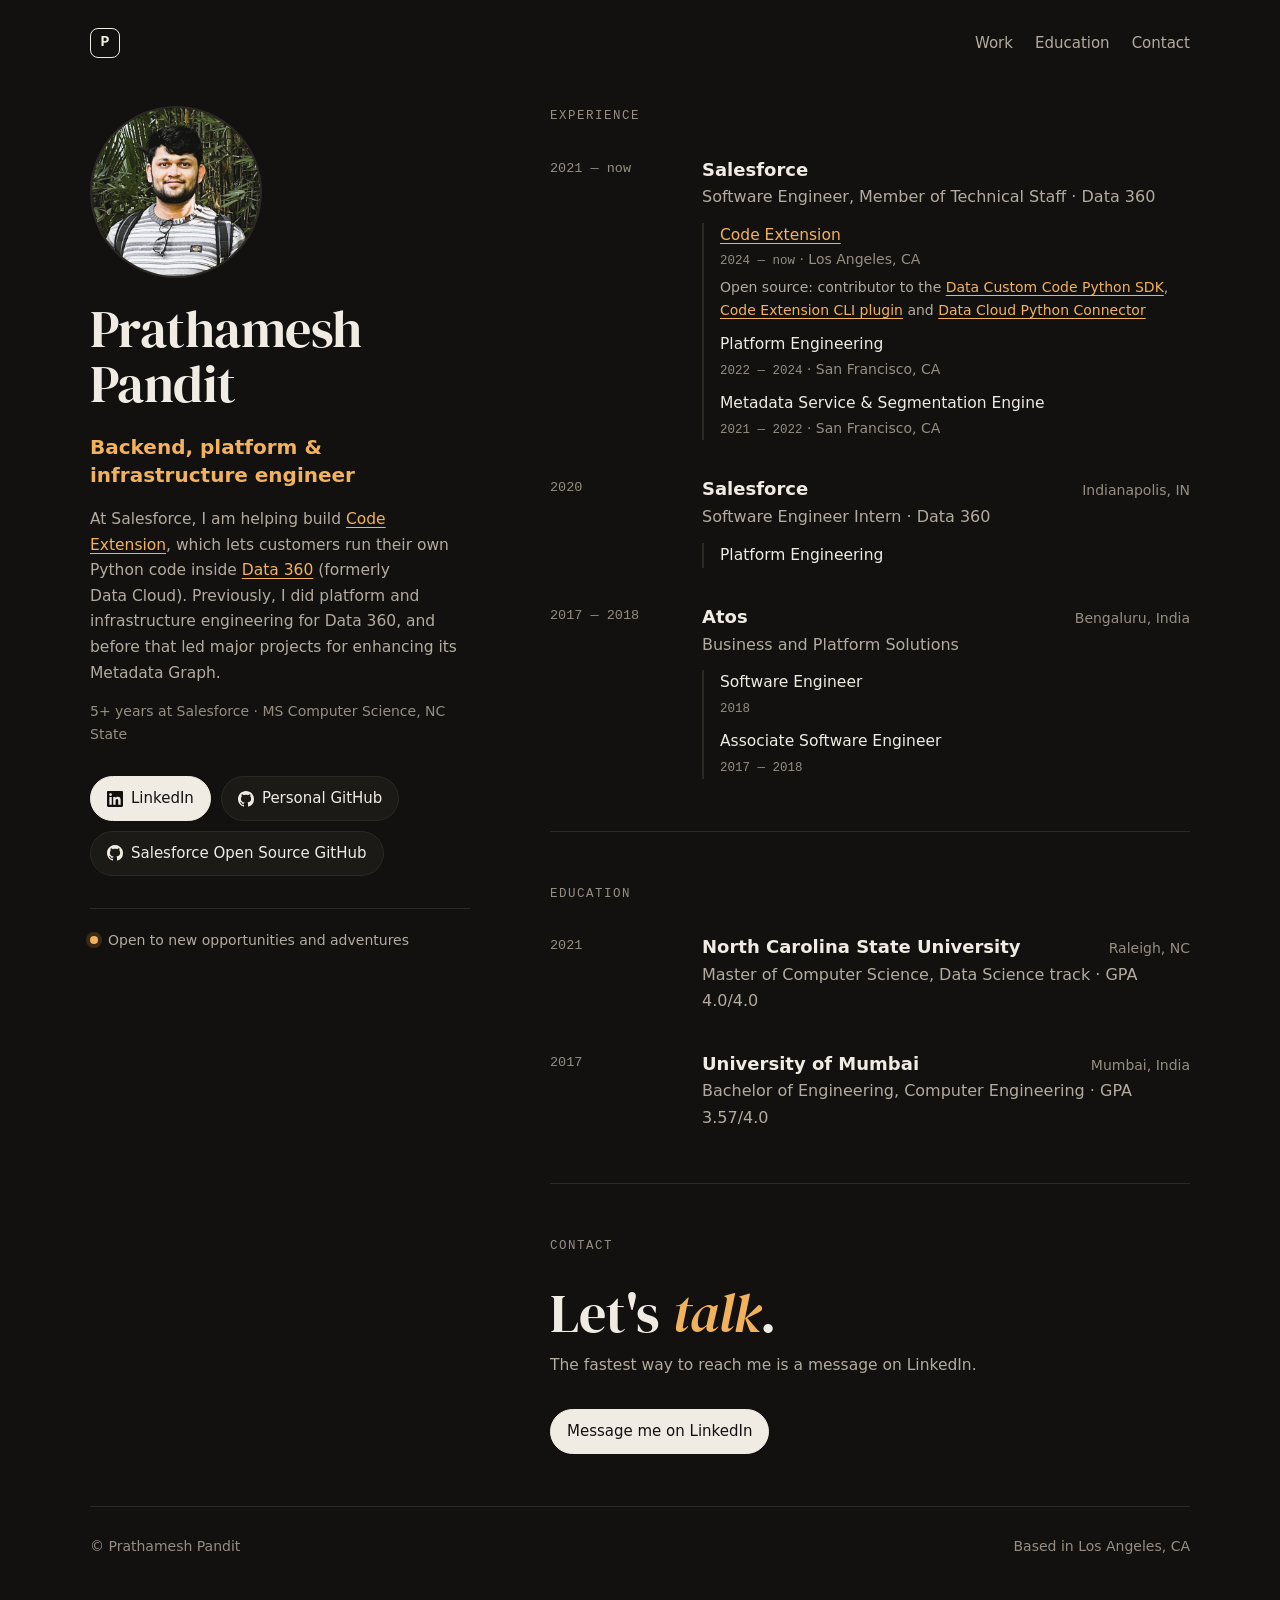
==== commit 42ed4948: "Minor Updates" ====
--- a/index.html
+++ b/index.html
@@ -4,13 +4,13 @@
   <meta charset="utf-8">
   <meta name="viewport" content="width=device-width, initial-scale=1">
   <title>Prathamesh Pandit — Backend, Platform &amp; Infrastructure Engineer</title>
-  <meta name="description" content="Prathamesh Pandit is a backend, platform and infrastructure engineer: Kubernetes, AWS, Istio, Spark and Java.">
+  <meta name="description" content="Prathamesh Pandit is a backend, platform and infrastructure engineer at Salesforce, working on Data 360 (formerly Data Cloud).">
   <link rel="canonical" href="https://xprathamesh.github.io/">
 
   <meta property="og:type" content="profile">
   <meta property="og:url" content="https://xprathamesh.github.io/">
   <meta property="og:title" content="Prathamesh Pandit — Backend, Platform &amp; Infrastructure Engineer">
-  <meta property="og:description" content="Backend, platform and infrastructure engineer: Kubernetes, AWS, Istio, Spark and Java.">
+  <meta property="og:description" content="Backend, platform and infrastructure engineer at Salesforce, working on Data 360 (formerly Data Cloud).">
   <meta property="og:image" content="https://xprathamesh.github.io/images/avatar.jpg">
   <meta property="og:image:alt" content="Prathamesh Pandit">
   <meta name="twitter:card" content="summary">
@@ -28,6 +28,17 @@
     "@type": "Person",
     "name": "Prathamesh Pandit",
     "url": "https://xprathamesh.github.io/",
+    "jobTitle": "Software Engineer",
+    "worksFor": {
+      "@type": "Organization",
+      "name": "Salesforce",
+      "url": "https://www.salesforce.com/"
+    },
+    "alumniOf": {
+      "@type": "CollegeOrUniversity",
+      "name": "North Carolina State University",
+      "url": "https://www.ncsu.edu/"
+    },
     "sameAs": [
       "https://www.linkedin.com/in/prathameshpandit/",
       "https://github.com/xprathamesh"
@@ -55,14 +66,14 @@
 
       <!-- ================= HERO ================= -->
       <div class="hero">
-        <img class="avatar" src="images/avatar.jpg" alt="Prathamesh Pandit" width="144" height="144">
+        <img class="avatar" src="images/avatar.jpg" alt="Prathamesh Pandit" width="172" height="172">
 
         <h1>Prathamesh Pandit</h1>
         <p class="tagline">
           <strong>Backend, platform &amp; infrastructure engineer</strong>
         </p>
         <p class="lead">
-          I am helping build Code Extensions, which runs customers' own Spark and ML code inside Salesforce Data 360.
+          At Salesforce, I am helping build <a href="https://developer.salesforce.com/docs/data/data-cloud-code-ext/guide/use-custom-code.html">Code Extension</a>, which lets customers run their own Python code inside <a href="https://www.salesforce.com/data/">Data&nbsp;360</a> (formerly Data&nbsp;Cloud).
           Previously, I did platform and infrastructure engineering for Data 360, and before that led major projects for enhancing its Metadata Graph.
         </p>
         <p class="cred">5+ years at Salesforce · MS Computer Science, NC State</p>
@@ -99,8 +110,9 @@
             <p class="role">Software Engineer, Member of Technical Staff · Data 360</p>
             <ul class="teams">
               <li>
-                <span><a href="https://developer.salesforce.com/docs/data/data-cloud-code-ext/guide/use-custom-code.html">Code Extensions</a></span>
+                <span><a href="https://developer.salesforce.com/docs/data/data-cloud-code-ext/guide/use-custom-code.html">Code Extension</a></span>
                 <span class="meta"><span class="yrs">2024 — now</span> · Los Angeles, CA</span>
+                <span class="oss">Open source: contributor to the <a href="https://github.com/forcedotcom/datacloud-customcode-python-sdk">Data Custom Code Python SDK</a>, <a href="https://github.com/salesforcecli/plugin-data-code-extension">Code Extension CLI plugin</a> and <a href="https://github.com/forcedotcom/salesforce-cdp-connector">Data Cloud Python Connector</a></span>
               </li>
               <li>
                 <span>Platform Engineering</span>
@@ -118,7 +130,10 @@
           <div class="when">2020</div>
           <div>
             <div class="head"><h3>Salesforce</h3><span class="loc">Indianapolis, IN</span></div>
-            <p class="role">Software Engineer Intern · Platform Engineering</p>
+            <p class="role">Software Engineer Intern · Data 360</p>
+            <ul class="teams">
+              <li><span>Platform Engineering</span></li>
+            </ul>
           </div>
         </div>
 
--- a/style.css
+++ b/style.css
@@ -96,8 +96,8 @@
 .hero { padding: 48px 0 56px; }
 
 .avatar {
-  width: 144px;
-  height: 144px;
+  width: 172px;
+  height: 172px;
   border-radius: 50%;
   object-fit: cover;
   border: 2px solid var(--line);
@@ -256,6 +256,7 @@
 .teams li + li { margin-top: 10px; }
 .teams .meta { display: block; font-size: 14px; color: var(--faint); }
 .teams .yrs { font-family: var(--mono); font-size: 12.5px; }
+.teams .oss { display: block; margin-top: 4px; font-size: 14px; color: var(--muted); }
 
 /* Contact */
 
@@ -305,7 +306,7 @@
 }
 
 /* Pin the left column only when the window is tall enough to show all of it. */
-@media (min-width: 1000px) and (min-height: 820px) {
+@media (min-width: 1000px) and (min-height: 880px) {
   .hero { position: sticky; top: 32px; }
 }
 
@@ -315,7 +316,7 @@
   body { font-size: 16px; }
   .site-header nav { gap: 16px; }
   .hero { padding: 24px 0 44px; }
-  .avatar { width: 120px; height: 120px; }
+  .avatar { width: 144px; height: 144px; }
   .cards { grid-template-columns: 1fr; }
   .item { grid-template-columns: 1fr; }
   section { padding: 44px 0; }
